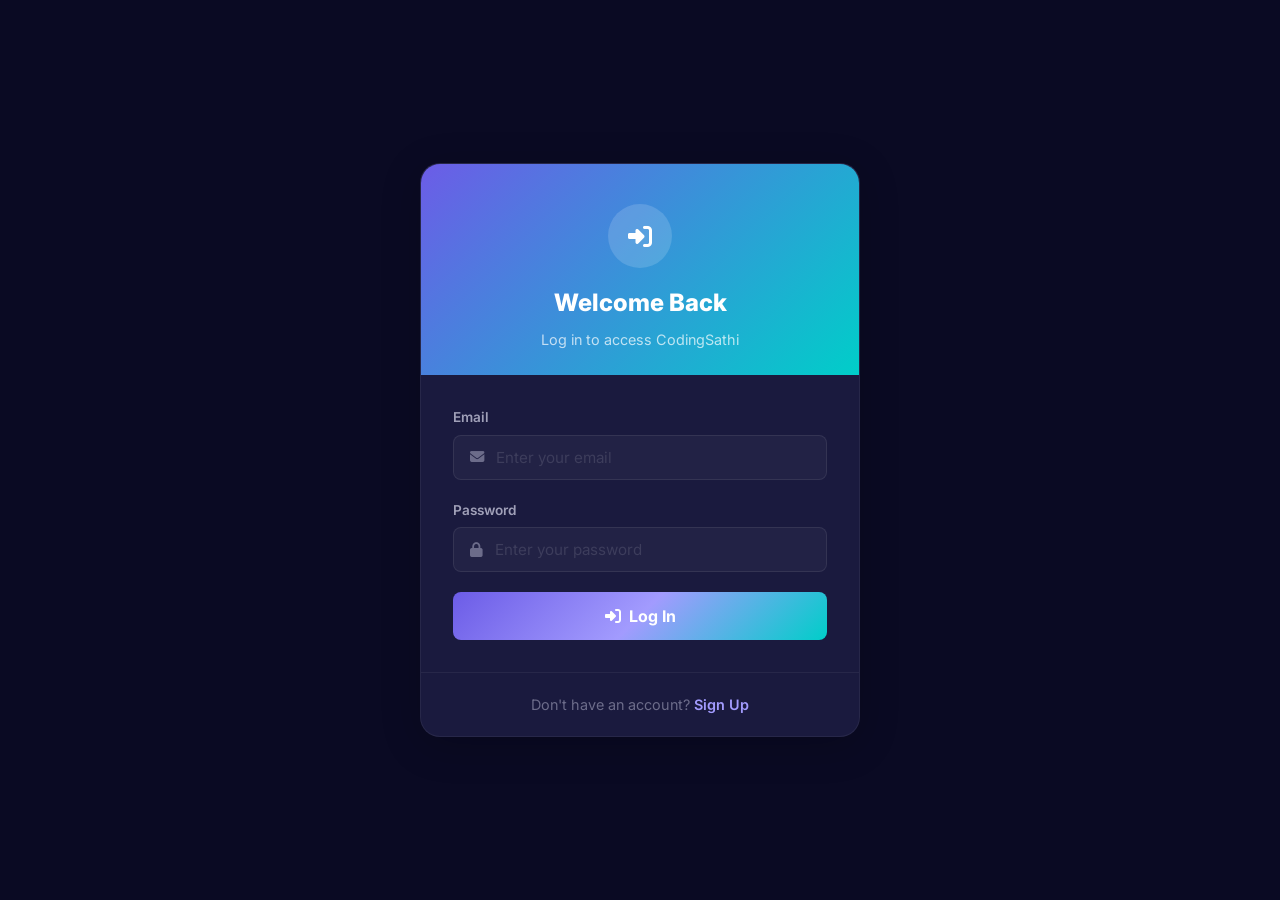
==== login.html @ 75653a49 "feat: add login/signup auth system with access control - Login and signup pages with modern dark the" ====
<!DOCTYPE html>
<html lang="en">
<head>
  <meta charset="UTF-8" />
  <meta name="viewport" content="width=device-width, initial-scale=1.0" />
  <title>Log In - CodingSathi</title>
  <link rel="stylesheet" href="css/style.css" />
  <link href="https://fonts.googleapis.com/css2?family=Inter:wght@400;500;600;700;800&display=swap" rel="stylesheet" />
  <link rel="stylesheet" href="https://cdnjs.cloudflare.com/ajax/libs/font-awesome/6.5.1/css/all.min.css" />
</head>
<body>
  <div class="auth-page">
    <div class="auth-card">
      <div class="auth-card__header">
        <div class="auth-card__icon">
          <i class="fas fa-sign-in-alt"></i>
        </div>
        <h1>Welcome Back</h1>
        <p>Log in to access CodingSathi</p>
      </div>

      <form class="auth-form" id="loginForm">
        <div class="auth-form__group">
          <label class="auth-form__label">Email</label>
          <div class="auth-form__input-wrap">
            <i class="fas fa-envelope"></i>
            <input type="email" id="loginEmail" placeholder="Enter your email" required />
          </div>
        </div>

        <div class="auth-form__group">
          <label class="auth-form__label">Password</label>
          <div class="auth-form__input-wrap">
            <i class="fas fa-lock"></i>
            <input type="password" id="loginPassword" placeholder="Enter your password" required />
          </div>
        </div>

        <div class="auth-form__error" id="loginError"></div>

        <button type="submit" class="auth-form__submit">
          <i class="fas fa-sign-in-alt"></i> Log In
        </button>
      </form>

      <div class="auth-card__footer">
        <p>Don't have an account? <a href="signup.html">Sign Up</a></p>
      </div>
    </div>
  </div>

  <script src="js/auth.js"></script>
  <script>
    document.addEventListener("DOMContentLoaded", () => {
      if (Auth.isLoggedIn()) {
        window.location.href = "index.html";
        return;
      }

      document.getElementById("loginForm").addEventListener("submit", (e) => {
        e.preventDefault();
        const email = document.getElementById("loginEmail").value;
        const password = document.getElementById("loginPassword").value;
        const errorEl = document.getElementById("loginError");

        const result = Auth.login(email, password);
        if (result.success) {
          window.location.href = "index.html";
        } else {
          errorEl.textContent = result.message;
          errorEl.style.display = "block";
        }
      });
    });
  </script>
</body>
</html>
---- css/style.css ----
/* ===== CSS VARIABLES ===== */
:root {
  --primary: #6c5ce7;
  --primary-dark: #5a4bd1;
  --primary-light: #a29bfe;
  --secondary: #00cec9;
  --accent: #fd79a8;
  --dark: #0a0a23;
  --dark-light: #1a1a3e;
  --gray-900: #1e1e2e;
  --gray-800: #2d2d44;
  --gray-700: #3d3d5c;
  --gray-600: #6c6c8a;
  --gray-400: #a0a0b8;
  --gray-200: #e0e0ec;
  --gray-100: #f0f0f8;
  --white: #ffffff;
  --gradient-primary: linear-gradient(135deg, #6c5ce7 0%, #a29bfe 50%, #00cec9 100%);
  --gradient-hero: linear-gradient(135deg, #0a0a23 0%, #1a1a3e 50%, #2d2d44 100%);
  --gradient-card: linear-gradient(145deg, rgba(255, 255, 255, 0.05), rgba(255, 255, 255, 0.02));
  --shadow-sm: 0 2px 8px rgba(0, 0, 0, 0.1);
  --shadow-md: 0 4px 20px rgba(0, 0, 0, 0.15);
  --shadow-lg: 0 8px 40px rgba(0, 0, 0, 0.2);
  --shadow-glow: 0 0 30px rgba(108, 92, 231, 0.3);
  --radius-sm: 8px;
  --radius-md: 12px;
  --radius-lg: 20px;
  --radius-full: 50px;
  --transition: all 0.3s cubic-bezier(0.4, 0, 0.2, 1);
  --font: "Inter", sans-serif;
}

/* ===== RESET & BASE ===== */
*,
*::before,
*::after {
  margin: 0;
  padding: 0;
  box-sizing: border-box;
}

html {
  scroll-behavior: smooth;
  font-size: 16px;
}

body {
  font-family: var(--font);
  background-color: var(--dark);
  color: var(--gray-200);
  line-height: 1.6;
  overflow-x: hidden;
}

a {
  text-decoration: none;
  color: inherit;
}

ul {
  list-style: none;
}

img {
  max-width: 100%;
  display: block;
}

/* ===== UTILITY CLASSES ===== */
.gradient-text {
  background: var(--gradient-primary);
  -webkit-background-clip: text;
  background-clip: text;
  -webkit-text-fill-color: transparent;
}

.highlight {
  color: var(--secondary);
}

.btn {
  display: inline-flex;
  align-items: center;
  gap: 8px;
  padding: 14px 32px;
  border-radius: var(--radius-full);
  font-family: var(--font);
  font-size: 1rem;
  font-weight: 600;
  cursor: pointer;
  transition: var(--transition);
  border: none;
  text-decoration: none;
}

.btn--primary {
  background: var(--gradient-primary);
  color: var(--white);
  box-shadow: 0 4px 15px rgba(108, 92, 231, 0.4);
}

.btn--primary:hover {
  transform: translateY(-2px);
  box-shadow: 0 6px 25px rgba(108, 92, 231, 0.6);
}

.btn--outline {
  background: transparent;
  color: var(--white);
  border: 2px solid rgba(255, 255, 255, 0.3);
}

.btn--outline:hover {
  border-color: var(--primary-light);
  background: rgba(108, 92, 231, 0.1);
  transform: translateY(-2px);
}

.btn--full {
  width: 100%;
  justify-content: center;
}

/* ===== NAVBAR ===== */
.navbar {
  position: fixed;
  top: 0;
  left: 0;
  width: 100%;
  z-index: 1000;
  padding: 20px 0;
  transition: var(--transition);
}

.navbar.scrolled {
  padding: 12px 0;
  background: rgba(10, 10, 35, 0.85);
  backdrop-filter: blur(20px);
  -webkit-backdrop-filter: blur(20px);
  border-bottom: 1px solid rgba(255, 255, 255, 0.05);
  box-shadow: 0 4px 30px rgba(0, 0, 0, 0.3);
}

.navbar__container {
  max-width: 1200px;
  margin: 0 auto;
  padding: 0 24px;
  display: flex;
  align-items: center;
  justify-content: space-between;
}

.navbar__logo {
  display: flex;
  align-items: center;
  gap: 10px;
  z-index: 1001;
}

.navbar__logo-icon {
  display: flex;
  align-items: center;
  justify-content: center;
  width: 40px;
  height: 40px;
  border-radius: var(--radius-sm);
  background: var(--gradient-primary);
  color: var(--white);
  font-size: 1.2rem;
}

.navbar__logo-text {
  font-size: 1.4rem;
  font-weight: 800;
  color: var(--white);
  letter-spacing: -0.5px;
}

.navbar__menu {
  display: flex;
  align-items: center;
}

.navbar__links {
  display: flex;
  align-items: center;
  gap: 8px;
}

.navbar__link {
  position: relative;
  padding: 8px 16px;
  font-size: 0.95rem;
  font-weight: 500;
  color: var(--gray-400);
  border-radius: var(--radius-sm);
  transition: var(--transition);
}

.navbar__link:hover,
.navbar__link.active {
  color: var(--white);
}

.navbar__link::after {
  content: "";
  position: absolute;
  bottom: 0;
  left: 50%;
  transform: translateX(-50%) scaleX(0);
  width: 20px;
  height: 2px;
  background: var(--gradient-primary);
  border-radius: 2px;
  transition: var(--transition);
}

.navbar__link:hover::after,
.navbar__link.active::after {
  transform: translateX(-50%) scaleX(1);
}

.navbar__actions {
  display: flex;
  align-items: center;
  gap: 12px;
}

.navbar__btn {
  padding: 10px 24px;
  border-radius: var(--radius-full);
  font-size: 0.9rem;
  font-weight: 600;
  transition: var(--transition);
}

.navbar__btn--outline {
  color: var(--gray-400);
  border: 1px solid transparent;
}

.navbar__btn--outline:hover {
  color: var(--white);
  background: rgba(255, 255, 255, 0.05);
}

.navbar__btn--primary {
  background: var(--gradient-primary);
  color: var(--white);
  box-shadow: 0 2px 10px rgba(108, 92, 231, 0.3);
}

.navbar__btn--primary:hover {
  transform: translateY(-1px);
  box-shadow: 0 4px 20px rgba(108, 92, 231, 0.5);
}

/* Hamburger Toggle */
.navbar__toggle {
  display: none;
  flex-direction: column;
  justify-content: center;
  align-items: center;
  gap: 5px;
  width: 40px;
  height: 40px;
  background: none;
  border: none;
  cursor: pointer;
  z-index: 1001;
  padding: 8px;
}

.navbar__toggle-bar {
  display: block;
  width: 24px;
  height: 2.5px;
  background: var(--white);
  border-radius: 2px;
  transition: var(--transition);
}

.navbar__toggle.active .navbar__toggle-bar:nth-child(1) {
  transform: translateY(7.5px) rotate(45deg);
}

.navbar__toggle.active .navbar__toggle-bar:nth-child(2) {
  opacity: 0;
  transform: scaleX(0);
}

.navbar__toggle.active .navbar__toggle-bar:nth-child(3) {
  transform: translateY(-7.5px) rotate(-45deg);
}

/* ===== HERO SECTION ===== */
.hero {
  position: relative;
  min-height: 100vh;
  display: flex;
  align-items: center;
  background: var(--gradient-hero);
  overflow: hidden;
  padding-top: 80px;
}

.hero__container {
  max-width: 1200px;
  margin: 0 auto;
  padding: 60px 24px;
  display: grid;
  grid-template-columns: 1fr 1fr;
  gap: 60px;
  align-items: center;
}

.hero__badge {
  display: inline-block;
  padding: 8px 20px;
  background: rgba(108, 92, 231, 0.15);
  border: 1px solid rgba(108, 92, 231, 0.3);
  border-radius: var(--radius-full);
  font-size: 0.875rem;
  font-weight: 600;
  color: var(--primary-light);
  margin-bottom: 24px;
}

.hero__title {
  font-size: 3.5rem;
  font-weight: 800;
  line-height: 1.1;
  color: var(--white);
  margin-bottom: 24px;
  letter-spacing: -1px;
}

.hero__description {
  font-size: 1.125rem;
  color: var(--gray-400);
  max-width: 520px;
  margin-bottom: 36px;
  line-height: 1.7;
}

.hero__buttons {
  display: flex;
  gap: 16px;
  margin-bottom: 48px;
  flex-wrap: wrap;
}

.hero__stats {
  display: flex;
  gap: 48px;
}

.hero__stat {
  display: flex;
  flex-direction: column;
}

.hero__stat-number {
  font-size: 2rem;
  font-weight: 800;
  color: var(--white);
}

.hero__stat-label {
  font-size: 0.875rem;
  color: var(--gray-600);
  font-weight: 500;
}

/* Code Card */
.hero__visual {
  display: flex;
  justify-content: center;
}

.hero__code-card {
  width: 100%;
  max-width: 460px;
  background: rgba(30, 30, 46, 0.8);
  border: 1px solid rgba(255, 255, 255, 0.08);
  border-radius: var(--radius-md);
  overflow: hidden;
  box-shadow: var(--shadow-lg), var(--shadow-glow);
  backdrop-filter: blur(10px);
  animation: floatCard 6s ease-in-out infinite;
}

@keyframes floatCard {
  0%, 100% { transform: translateY(0); }
  50% { transform: translateY(-10px); }
}

.code-card__header {
  display: flex;
  align-items: center;
  gap: 8px;
  padding: 14px 18px;
  background: rgba(0, 0, 0, 0.3);
  border-bottom: 1px solid rgba(255, 255, 255, 0.05);
}

.code-card__dot {
  width: 12px;
  height: 12px;
  border-radius: 50%;
}

.code-card__dot--red { background: #ff5f57; }
.code-card__dot--yellow { background: #ffbd2e; }
.code-card__dot--green { background: #28c840; }

.code-card__title {
  margin-left: auto;
  font-size: 0.8rem;
  color: var(--gray-600);
}

.code-card__body {
  padding: 24px;
  font-family: "Fira Code", "Courier New", monospace;
  font-size: 0.9rem;
  line-height: 1.8;
  overflow-x: auto;
}

.code-keyword { color: #c792ea; }
.code-variable { color: #82aaff; }
.code-string { color: #c3e88d; }
.code-function { color: #ffcb6b; }
.code-comment { color: #546e7a; }

/* Hero Background Shapes */
.hero__bg-shapes {
  position: absolute;
  inset: 0;
  pointer-events: none;
  overflow: hidden;
}

.shape {
  position: absolute;
  border-radius: 50%;
  filter: blur(80px);
  opacity: 0.15;
}

.shape--1 {
  width: 500px;
  height: 500px;
  background: var(--primary);
  top: -100px;
  right: -100px;
  animation: pulse 8s ease-in-out infinite;
}

.shape--2 {
  width: 400px;
  height: 400px;
  background: var(--secondary);
  bottom: -50px;
  left: -50px;
  animation: pulse 10s ease-in-out infinite reverse;
}

.shape--3 {
  width: 300px;
  height: 300px;
  background: var(--accent);
  top: 50%;
  left: 50%;
  transform: translate(-50%, -50%);
  animation: pulse 12s ease-in-out infinite;
}

@keyframes pulse {
  0%, 100% { opacity: 0.15; transform: scale(1); }
  50% { opacity: 0.25; transform: scale(1.1); }
}

/* ===== SECTION COMMON ===== */
.section__container {
  max-width: 1200px;
  margin: 0 auto;
  padding: 100px 24px;
}

.section__header {
  text-align: center;
  margin-bottom: 60px;
}

.section__badge {
  display: inline-block;
  padding: 6px 18px;
  background: rgba(108, 92, 231, 0.12);
  border: 1px solid rgba(108, 92, 231, 0.25);
  border-radius: var(--radius-full);
  font-size: 0.85rem;
  font-weight: 600;
  color: var(--primary-light);
  margin-bottom: 16px;
}

.section__title {
  font-size: 2.5rem;
  font-weight: 800;
  color: var(--white);
  margin-bottom: 16px;
  letter-spacing: -0.5px;
}

.section__subtitle {
  font-size: 1.1rem;
  color: var(--gray-600);
  max-width: 560px;
  margin: 0 auto;
}

/* ===== COURSES SECTION ===== */
.courses {
  background: var(--dark);
}

.courses__grid {
  display: grid;
  grid-template-columns: repeat(auto-fit, minmax(260px, 1fr));
  gap: 24px;
}

.course-card {
  position: relative;
  padding: 32px;
  background: var(--gradient-card);
  border: 1px solid rgba(255, 255, 255, 0.06);
  border-radius: var(--radius-md);
  transition: var(--transition);
  overflow: hidden;
}

.course-card::before {
  content: "";
  position: absolute;
  inset: 0;
  background: linear-gradient(135deg, rgba(108, 92, 231, 0.08), transparent);
  opacity: 0;
  transition: var(--transition);
}

.course-card:hover {
  transform: translateY(-4px);
  border-color: rgba(108, 92, 231, 0.3);
  box-shadow: var(--shadow-glow);
}

.course-card:hover::before {
  opacity: 1;
}

.course-card__icon {
  width: 56px;
  height: 56px;
  display: flex;
  align-items: center;
  justify-content: center;
  border-radius: var(--radius-sm);
  font-size: 1.5rem;
  margin-bottom: 20px;
  position: relative;
}

.course-card__icon--blue {
  background: rgba(108, 92, 231, 0.15);
  color: var(--primary-light);
}

.course-card__icon--purple {
  background: rgba(162, 155, 254, 0.15);
  color: #a29bfe;
}

.course-card__icon--green {
  background: rgba(0, 206, 201, 0.15);
  color: var(--secondary);
}

.course-card__icon--orange {
  background: rgba(253, 121, 168, 0.15);
  color: var(--accent);
}

.course-card__title {
  font-size: 1.2rem;
  font-weight: 700;
  color: var(--white);
  margin-bottom: 12px;
}

.course-card__description {
  font-size: 0.95rem;
  color: var(--gray-600);
  margin-bottom: 20px;
  line-height: 1.6;
}

.course-card__meta {
  display: flex;
  gap: 16px;
  margin-bottom: 20px;
  font-size: 0.85rem;
  color: var(--gray-600);
}

.course-card__meta i {
  margin-right: 6px;
  color: var(--primary-light);
}

.course-card__link {
  display: inline-flex;
  align-items: center;
  gap: 6px;
  font-size: 0.9rem;
  font-weight: 600;
  color: var(--primary-light);
  transition: var(--transition);
  position: relative;
}

.course-card__link:hover {
  color: var(--white);
  gap: 10px;
}

/* ===== FEATURES SECTION ===== */
.features {
  background: var(--dark-light);
}

.features__grid {
  display: grid;
  grid-template-columns: repeat(auto-fit, minmax(300px, 1fr));
  gap: 24px;
}

.feature-card {
  padding: 36px;
  background: rgba(255, 255, 255, 0.03);
  border: 1px solid rgba(255, 255, 255, 0.06);
  border-radius: var(--radius-md);
  transition: var(--transition);
  text-align: center;
}

.feature-card:hover {
  transform: translateY(-4px);
  background: rgba(255, 255, 255, 0.06);
  border-color: rgba(108, 92, 231, 0.2);
}

.feature-card__icon {
  width: 64px;
  height: 64px;
  display: flex;
  align-items: center;
  justify-content: center;
  margin: 0 auto 20px;
  background: var(--gradient-primary);
  border-radius: var(--radius-md);
  font-size: 1.5rem;
  color: var(--white);
}

.feature-card__title {
  font-size: 1.15rem;
  font-weight: 700;
  color: var(--white);
  margin-bottom: 12px;
}

.feature-card__description {
  font-size: 0.95rem;
  color: var(--gray-600);
  line-height: 1.6;
}

/* ===== TESTIMONIALS SECTION ===== */
.testimonials {
  background: var(--dark);
}

.testimonials__grid {
  display: grid;
  grid-template-columns: repeat(auto-fit, minmax(300px, 1fr));
  gap: 24px;
}

.testimonial-card {
  padding: 36px;
  background: var(--gradient-card);
  border: 1px solid rgba(255, 255, 255, 0.06);
  border-radius: var(--radius-md);
  transition: var(--transition);
}

.testimonial-card:hover {
  transform: translateY(-4px);
  border-color: rgba(108, 92, 231, 0.3);
}

.testimonial-card__stars {
  display: flex;
  gap: 4px;
  margin-bottom: 20px;
  color: #ffcb6b;
  font-size: 0.9rem;
}

.testimonial-card__text {
  font-size: 1rem;
  color: var(--gray-400);
  line-height: 1.7;
  margin-bottom: 24px;
  font-style: italic;
}

.testimonial-card__author {
  display: flex;
  align-items: center;
  gap: 14px;
}

.testimonial-card__avatar {
  width: 48px;
  height: 48px;
  display: flex;
  align-items: center;
  justify-content: center;
  background: var(--gradient-primary);
  border-radius: 50%;
  font-size: 0.9rem;
  font-weight: 700;
  color: var(--white);
}

.testimonial-card__name {
  font-size: 1rem;
  font-weight: 700;
  color: var(--white);
}

.testimonial-card__role {
  font-size: 0.85rem;
  color: var(--gray-600);
}

/* ===== CONTACT SECTION ===== */
.contact {
  background: var(--dark-light);
}

.contact__wrapper {
  display: grid;
  grid-template-columns: 1fr 1.5fr;
  gap: 48px;
  align-items: start;
}

.contact__info {
  display: flex;
  flex-direction: column;
  gap: 28px;
}

.contact__info-item {
  display: flex;
  align-items: flex-start;
  gap: 16px;
}

.contact__info-icon {
  width: 48px;
  height: 48px;
  display: flex;
  align-items: center;
  justify-content: center;
  background: rgba(108, 92, 231, 0.12);
  border-radius: var(--radius-sm);
  color: var(--primary-light);
  font-size: 1.1rem;
  flex-shrink: 0;
}

.contact__info-item h4 {
  font-size: 1rem;
  font-weight: 600;
  color: var(--white);
  margin-bottom: 4px;
}

.contact__info-item p {
  font-size: 0.9rem;
  color: var(--gray-600);
}

.contact__form {
  display: flex;
  flex-direction: column;
  gap: 16px;
}

.contact__form-group input,
.contact__form-group textarea {
  width: 100%;
  padding: 14px 20px;
  background: rgba(255, 255, 255, 0.04);
  border: 1px solid rgba(255, 255, 255, 0.08);
  border-radius: var(--radius-sm);
  color: var(--white);
  font-family: var(--font);
  font-size: 0.95rem;
  transition: var(--transition);
  outline: none;
}

.contact__form-group input::placeholder,
.contact__form-group textarea::placeholder {
  color: var(--gray-700);
}

.contact__form-group input:focus,
.contact__form-group textarea:focus {
  border-color: var(--primary);
  background: rgba(108, 92, 231, 0.05);
  box-shadow: 0 0 0 3px rgba(108, 92, 231, 0.1);
}

.contact__form-group textarea {
  resize: vertical;
  min-height: 120px;
}

/* ===== FOOTER ===== */
.footer {
  background: var(--gray-900);
  border-top: 1px solid rgba(255, 255, 255, 0.05);
}

.footer__container {
  max-width: 1200px;
  margin: 0 auto;
  padding: 60px 24px 30px;
}

.footer__grid {
  display: grid;
  grid-template-columns: 1.5fr 1fr 1fr 1fr;
  gap: 40px;
  margin-bottom: 40px;
}

.footer__description {
  margin-top: 16px;
  font-size: 0.9rem;
  color: var(--gray-600);
  line-height: 1.7;
  max-width: 300px;
}

.footer__socials {
  display: flex;
  gap: 12px;
  margin-top: 20px;
}

.footer__social-link {
  width: 40px;
  height: 40px;
  display: flex;
  align-items: center;
  justify-content: center;
  border-radius: var(--radius-sm);
  background: rgba(255, 255, 255, 0.05);
  color: var(--gray-600);
  font-size: 0.95rem;
  transition: var(--transition);
}

.footer__social-link:hover {
  background: var(--primary);
  color: var(--white);
  transform: translateY(-2px);
}

.footer__links h4 {
  font-size: 1rem;
  font-weight: 700;
  color: var(--white);
  margin-bottom: 20px;
}

.footer__links ul {
  display: flex;
  flex-direction: column;
  gap: 12px;
}

.footer__links a {
  font-size: 0.9rem;
  color: var(--gray-600);
  transition: var(--transition);
}

.footer__links a:hover {
  color: var(--primary-light);
  padding-left: 4px;
}

.footer__bottom {
  padding-top: 30px;
  border-top: 1px solid rgba(255, 255, 255, 0.05);
  text-align: center;
  font-size: 0.85rem;
  color: var(--gray-700);
}

/* ===== ANIMATIONS ===== */
@keyframes fadeInUp {
  from {
    opacity: 0;
    transform: translateY(30px);
  }
  to {
    opacity: 1;
    transform: translateY(0);
  }
}

.fade-in-up {
  animation: fadeInUp 0.6s ease-out forwards;
}

/* ===== RESPONSIVE ===== */
@media (max-width: 1024px) {
  .hero__title {
    font-size: 2.8rem;
  }

  .hero__container {
    gap: 40px;
  }

  .footer__grid {
    grid-template-columns: 1fr 1fr;
  }
}

@media (max-width: 768px) {
  /* Mobile Navbar */
  .navbar__menu {
    position: fixed;
    top: 0;
    right: -100%;
    width: 80%;
    max-width: 360px;
    height: 100vh;
    background: rgba(10, 10, 35, 0.97);
    backdrop-filter: blur(20px);
    -webkit-backdrop-filter: blur(20px);
    flex-direction: column;
    justify-content: center;
    padding: 40px;
    transition: right 0.4s cubic-bezier(0.4, 0, 0.2, 1);
    border-left: 1px solid rgba(255, 255, 255, 0.05);
  }

  .navbar__menu.open {
    right: 0;
  }

  .navbar__links {
    flex-direction: column;
    gap: 8px;
    width: 100%;
  }

  .navbar__link {
    display: block;
    padding: 14px 20px;
    font-size: 1.1rem;
    border-radius: var(--radius-sm);
    width: 100%;
  }

  .navbar__link:hover,
  .navbar__link.active {
    background: rgba(108, 92, 231, 0.1);
  }

  .navbar__link::after {
    display: none;
  }

  .navbar__actions {
    display: none;
  }

  .navbar__toggle {
    display: flex;
  }

  /* Mobile Overlay */
  .nav-overlay {
    position: fixed;
    inset: 0;
    background: rgba(0, 0, 0, 0.5);
    z-index: 999;
    opacity: 0;
    visibility: hidden;
    transition: var(--transition);
  }

  .nav-overlay.active {
    opacity: 1;
    visibility: visible;
  }

  /* Hero */
  .hero__container {
    grid-template-columns: 1fr;
    text-align: center;
    padding-top: 40px;
  }

  .hero__title {
    font-size: 2.2rem;
  }

  .hero__description {
    margin-left: auto;
    margin-right: auto;
  }

  .hero__buttons {
    justify-content: center;
  }

  .hero__stats {
    justify-content: center;
  }

  .hero__visual {
    order: -1;
  }

  .hero__code-card {
    max-width: 380px;
  }

  /* Contact */
  .contact__wrapper {
    grid-template-columns: 1fr;
  }

  /* Section */
  .section__title {
    font-size: 2rem;
  }

  .footer__grid {
    grid-template-columns: 1fr;
    gap: 30px;
  }
}

@media (max-width: 480px) {
  .hero__title {
    font-size: 1.8rem;
  }

  .hero__stats {
    gap: 24px;
  }

  .hero__stat-number {
    font-size: 1.5rem;
  }

  .btn {
    padding: 12px 24px;
    font-size: 0.9rem;
  }

  .section__container {
    padding: 60px 16px;
  }

  .courses__grid,
  .features__grid,
  .testimonials__grid {
    grid-template-columns: 1fr;
  }
}

/* ===== AUTH PAGES ===== */
.auth-page {
  min-height: 100vh;
  display: flex;
  align-items: center;
  justify-content: center;
  padding: 40px 24px;
  background: var(--dark);
}

.auth-card {
  width: 100%;
  max-width: 440px;
  background: var(--dark-light);
  border: 1px solid rgba(255, 255, 255, 0.06);
  border-radius: var(--radius-lg);
  box-shadow: var(--shadow-lg);
  overflow: hidden;
}

.auth-card__header {
  text-align: center;
  padding: 40px 32px 24px;
  background: linear-gradient(135deg, var(--primary) 0%, var(--secondary) 100%);
}

.auth-card__header h1 {
  font-size: 1.5rem;
  font-weight: 800;
  color: var(--white);
  margin-bottom: 6px;
}

.auth-card__header p {
  font-size: 0.9rem;
  color: rgba(255, 255, 255, 0.7);
}

.auth-card__icon {
  width: 64px;
  height: 64px;
  display: flex;
  align-items: center;
  justify-content: center;
  margin: 0 auto 16px;
  background: rgba(255, 255, 255, 0.15);
  border-radius: 50%;
  font-size: 1.5rem;
  color: var(--white);
}

.auth-form {
  padding: 32px;
}

.auth-form__group {
  margin-bottom: 20px;
}

.auth-form__label {
  display: block;
  font-size: 0.85rem;
  font-weight: 600;
  color: var(--gray-400);
  margin-bottom: 6px;
}

.auth-form__input-wrap {
  display: flex;
  align-items: center;
  gap: 12px;
  padding: 12px 16px;
  background: rgba(255, 255, 255, 0.04);
  border: 1px solid rgba(255, 255, 255, 0.08);
  border-radius: var(--radius-sm);
  transition: var(--transition);
}

.auth-form__input-wrap:focus-within {
  border-color: var(--primary);
  box-shadow: 0 0 0 3px rgba(108, 92, 231, 0.15);
}

.auth-form__input-wrap i {
  color: var(--gray-600);
  font-size: 0.9rem;
}

.auth-form__input-wrap input {
  flex: 1;
  border: none;
  background: none;
  outline: none;
  font-family: var(--font);
  font-size: 0.95rem;
  color: var(--white);
}

.auth-form__input-wrap input::placeholder {
  color: var(--gray-700);
}

.auth-form__error {
  display: none;
  padding: 10px 14px;
  background: rgba(231, 76, 60, 0.15);
  border: 1px solid rgba(231, 76, 60, 0.3);
  border-radius: var(--radius-sm);
  color: #ff6b6b;
  font-size: 0.85rem;
  margin-bottom: 16px;
}

.auth-form__submit {
  width: 100%;
  display: flex;
  align-items: center;
  justify-content: center;
  gap: 8px;
  padding: 14px;
  background: var(--gradient-primary);
  color: var(--white);
  border: none;
  border-radius: var(--radius-sm);
  font-family: var(--font);
  font-size: 1rem;
  font-weight: 700;
  cursor: pointer;
  transition: var(--transition);
}

.auth-form__submit:hover {
  transform: translateY(-1px);
  box-shadow: 0 4px 20px rgba(108, 92, 231, 0.5);
}

.auth-form__submit--green {
  background: linear-gradient(135deg, #00cec9, #00b894);
}

.auth-card__footer {
  text-align: center;
  padding: 20px 32px;
  border-top: 1px solid rgba(255, 255, 255, 0.06);
  font-size: 0.9rem;
  color: var(--gray-600);
}

.auth-card__footer a {
  color: var(--primary-light);
  font-weight: 600;
}

/* Auth gate overlay */
.auth-gate {
  position: fixed;
  inset: 0;
  z-index: 2000;
  background: rgba(10, 10, 35, 0.95);
  backdrop-filter: blur(10px);
  display: flex;
  align-items: center;
  justify-content: center;
  padding: 24px;
}

.auth-gate__card {
  text-align: center;
  padding: 48px 40px;
  background: var(--dark-light);
  border: 1px solid rgba(255, 255, 255, 0.08);
  border-radius: var(--radius-lg);
  box-shadow: var(--shadow-lg);
  max-width: 420px;
  width: 100%;
}

.auth-gate__icon {
  width: 72px;
  height: 72px;
  display: flex;
  align-items: center;
  justify-content: center;
  margin: 0 auto 20px;
  background: rgba(108, 92, 231, 0.15);
  border-radius: 50%;
  font-size: 1.8rem;
  color: var(--primary-light);
}

.auth-gate__card h2 {
  font-size: 1.4rem;
  font-weight: 800;
  color: var(--white);
  margin-bottom: 10px;
}

.auth-gate__card p {
  font-size: 0.95rem;
  color: var(--gray-600);
  margin-bottom: 28px;
  line-height: 1.6;
}

.auth-gate__buttons {
  display: flex;
  gap: 12px;
  justify-content: center;
}

.auth-gate__btn {
  padding: 12px 28px;
  border-radius: var(--radius-full);
  font-family: var(--font);
  font-size: 0.95rem;
  font-weight: 700;
  cursor: pointer;
  transition: var(--transition);
  border: none;
}

.auth-gate__btn--primary {
  background: var(--gradient-primary);
  color: var(--white);
}

.auth-gate__btn--primary:hover {
  transform: translateY(-2px);
  box-shadow: var(--shadow-glow);
}

.auth-gate__btn--outline {
  background: none;
  border: 2px solid rgba(255, 255, 255, 0.15);
  color: var(--gray-400);
}

.auth-gate__btn--outline:hover {
  border-color: var(--primary-light);
  color: var(--white);
}
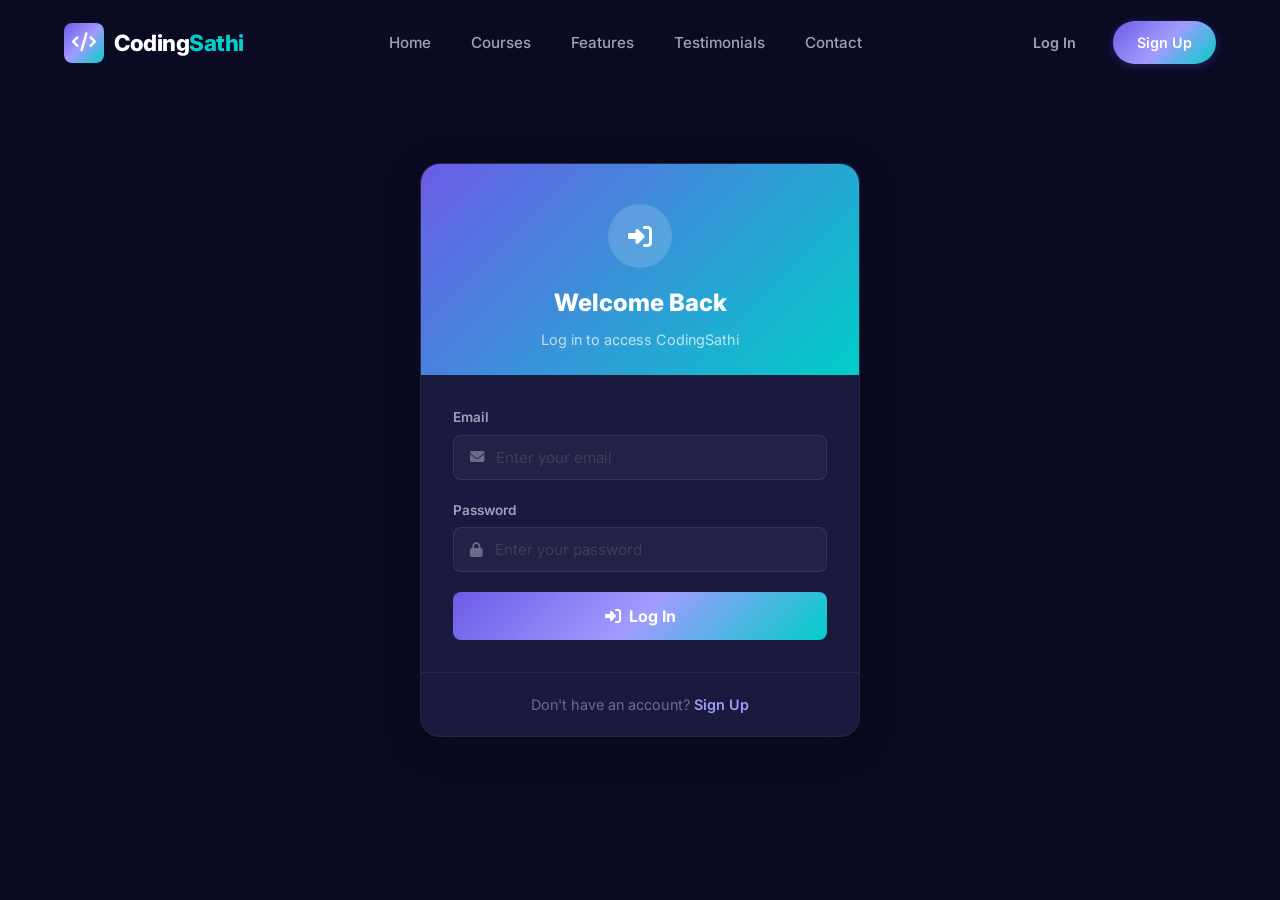
==== commit bc16cbaf: "fix: add full navbar to login and signup pages Co-Authored-By: MINHAJ AHMAD <minhajme99@gmail.com>" ====
--- a/login.html
+++ b/login.html
@@ -9,6 +9,33 @@
   <link rel="stylesheet" href="https://cdnjs.cloudflare.com/ajax/libs/font-awesome/6.5.1/css/all.min.css" />
 </head>
 <body>
+  <header class="navbar" id="navbar">
+    <div class="navbar__container">
+      <a href="index.html" class="navbar__logo">
+        <span class="navbar__logo-icon"><i class="fas fa-code"></i></span>
+        <span class="navbar__logo-text">Coding<span class="highlight">Sathi</span></span>
+      </a>
+      <nav class="navbar__menu" id="navMenu">
+        <ul class="navbar__links">
+          <li><a href="index.html#home" class="navbar__link">Home</a></li>
+          <li><a href="index.html#courses" class="navbar__link">Courses</a></li>
+          <li><a href="index.html#features" class="navbar__link">Features</a></li>
+          <li><a href="index.html#testimonials" class="navbar__link">Testimonials</a></li>
+          <li><a href="index.html#contact" class="navbar__link">Contact</a></li>
+        </ul>
+      </nav>
+      <div class="navbar__actions" id="navActions">
+        <a href="login.html" class="navbar__btn navbar__btn--outline">Log In</a>
+        <a href="signup.html" class="navbar__btn navbar__btn--primary">Sign Up</a>
+      </div>
+      <button class="navbar__toggle" id="navToggle" aria-label="Toggle navigation">
+        <span class="navbar__toggle-bar"></span>
+        <span class="navbar__toggle-bar"></span>
+        <span class="navbar__toggle-bar"></span>
+      </button>
+    </div>
+  </header>
+
   <div class="auth-page">
     <div class="auth-card">
       <div class="auth-card__header">
